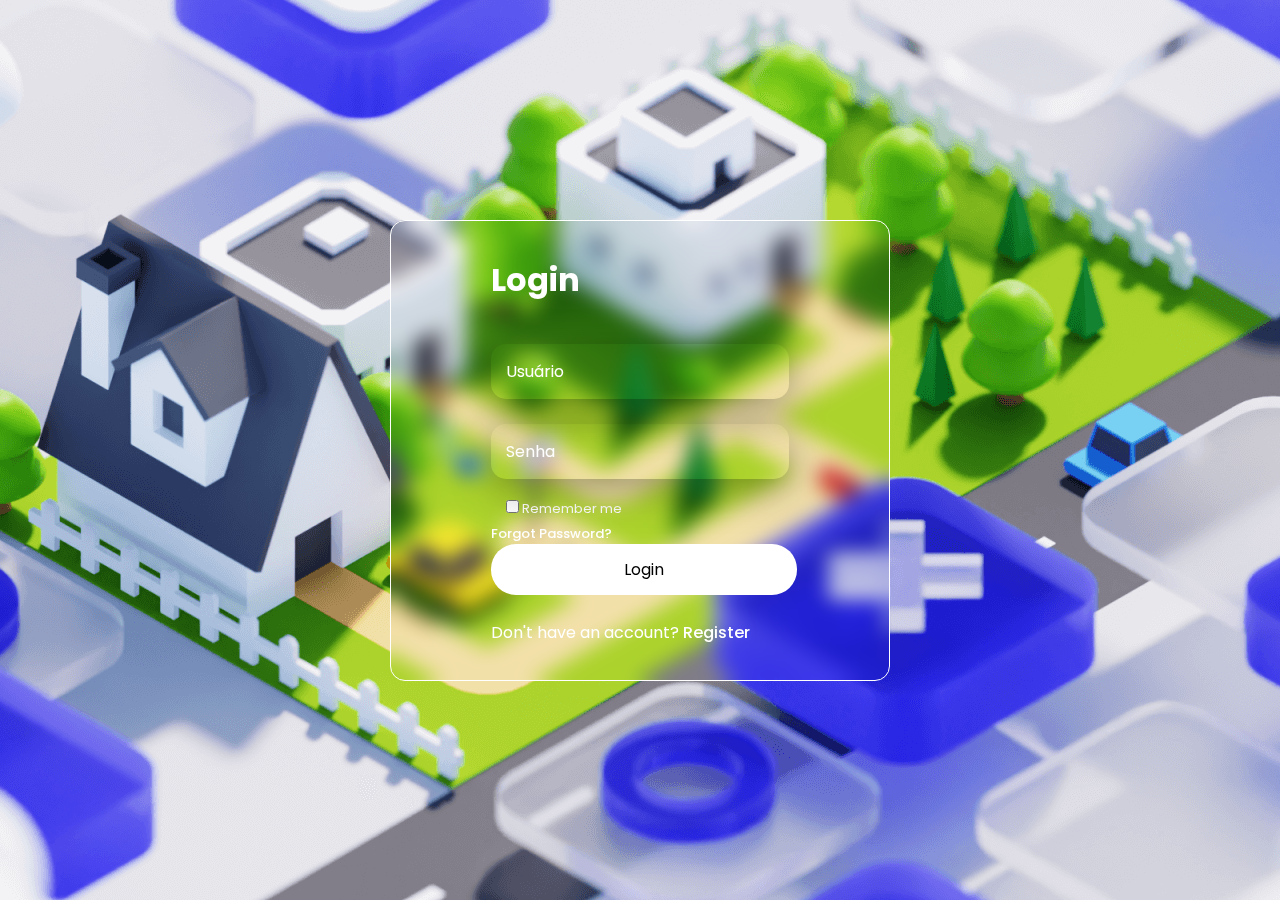
==== index.html @ 21156f63 "login_glassmorphism" ====
<!DOCTYPE html>
<html lang="pt-br">

<head>
  <meta charset="UTF-8">
  <meta name="viewport" content="width=device-width, initial-scale=1.0">
  <link rel="stylesheet" href="/css/style.css">
  <title>Login</title>
</head>

<body>
  <div class="container">
    <h1>Login</h1>
    <div class="textfield">
      <label for="usuario"></label>
      <input type="text" name="usuario" placeholder="Usuário">
    </div>
    <div class="textfield">
      <label for="senha"></label>
      <input type="password" name="senha" placeholder="Senha">
    </div>

    <div class="login__check-box">
      <input type="checkbox" class="login__check-input" id="user-check">
      <label for="user-check" class="login__check-label">Remember me</label>
    </div>
    <div class="login__forgot">
      <a href="#" class="login__forgot">Forgot Password?</a>
    </div>

    <div class="btn-login">
      <button>Login</buttom>
    </div>
    <br>
    <span>Don't have an account? <a href="#">Register</a></span>

  </div>

</body>

</html>
---- css/style.css ----
@import url("https://fonts.googleapis.com/css2?family=Poppins:wght@400;500;600&display=swap");

* {
  margin: 0px;
  padding: 0px;
  box-sizing: border-box;
  font-family: "Poppins", sans-serif;
}

:root {
  ---white-color: hsl(0, 0%, 100%);
  --black-color: hsl(0, 0%, 0%);
}

body {
  background-image: url(/assets/bg-login.png);
  display: block;
  width: 100%;
  min-height: 100vh;
  background-position: center;
  background-repeat: no-repeat;
  display: flex;
  align-items: center;
  justify-content: center;
}

.container {
  width: 100%;
  max-width: 500px;
  background-color: transparent;
  backdrop-filter: blur(10px);
  border: solid #fff;
  border-width: 0.2px;
  border-radius: 15px;
  padding: 35px 100px;
}

h1 {
  color: #fff;
  align-items: center;
  padding-bottom: 15px;
}

.textfield {
  display: flex;
  flex-direction: column;
  align-items: flex-start;
  justify-content: center;
  margin: 15px 0px;
}

.textfield > input {
  width: 100%;
  border: none;
  border-radius: 15px;
  padding: 15px;
  background: transparent;
  backdrop-filter: blur(10px);
  color: #fff;
  font-size: 12pt;
  box-shadow: 0px 10px 40px #00000056;
  outline: none;
  box-sizing: border-box;
}

.textfield > label {
  color: #f0ffffde;
  margin-bottom: 10px;
  color: brown;
}

.textfield > input::placeholder {
  color: #fff;
}

.login__check-box {
  align-items: left;
  color: var(---white-color);
  font-size: 0.813rem;
  padding: 5px 15px;
}

button {
  background-color: hsl(0, 0%, 100%);
  backdrop-filter: blur(10px);
  border-radius: 25px;
  justify-content: center;
  border: solid transparent;
  font-size: 12pt;
  color: hsl(0, 0%, 0%);
  padding: 10px 130px;
}

span {
  color: hsl(0, 0%, 100%);
}

a {
  text-decoration: none;
  color: hsl(0, 0%, 100%);
  font-weight: 500;
}

.login__forgot {
  color: var(---white-color);
  font-size: 0.813rem;
}
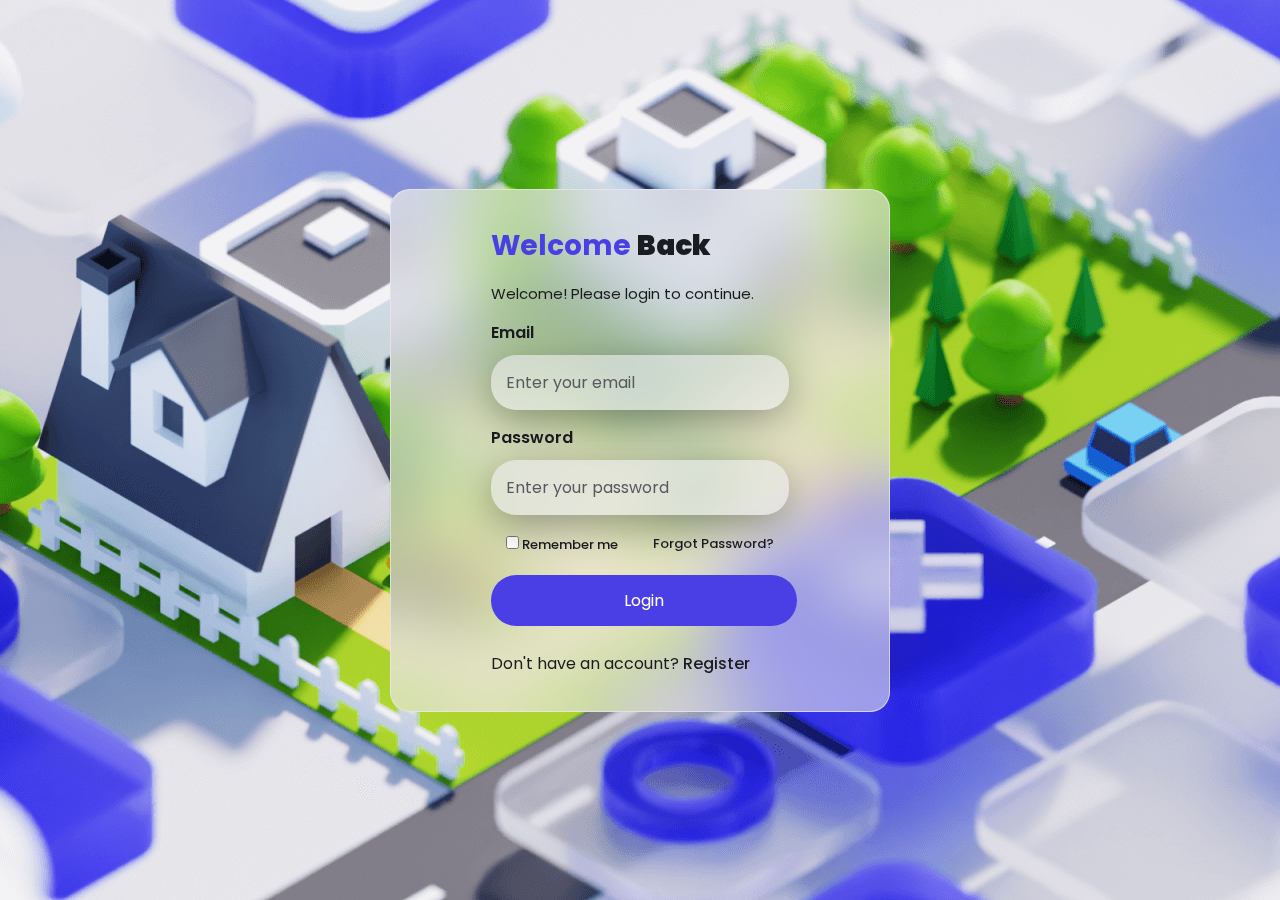
==== commit 7c47b6bc: "Finalizei a estilização dos elementos" ====
--- a/index.html
+++ b/index.html
@@ -10,22 +10,25 @@
 
 <body>
   <div class="container">
-    <h1>Login</h1>
+    <h1>Welcome <strong>Back</strong></h1>
+    <p>Welcome! Please login to continue.</p>
     <div class="textfield">
-      <label for="usuario"></label>
-      <input type="text" name="usuario" placeholder="Usuário">
+      <label for="input-email">Email</label>
+      <input type="email" name="email" placeholder="Enter your email">
     </div>
     <div class="textfield">
-      <label for="senha"></label>
-      <input type="password" name="senha" placeholder="Senha">
+      <label for="senha">Password</label>
+      <input type="password" name="senha" placeholder="Enter your password">
     </div>
 
-    <div class="login__check-box">
-      <input type="checkbox" class="login__check-input" id="user-check">
-      <label for="user-check" class="login__check-label">Remember me</label>
-    </div>
-    <div class="login__forgot">
-      <a href="#" class="login__forgot">Forgot Password?</a>
+    <div class="login_forgot_check-box">
+      <div class="login__check-box">
+        <input type="checkbox" class="login__check-input" id="user-check">
+        <label for="user-check" class="login__check-label">Remember me</label>
+      </div>
+      <div class="login__forgot">
+        <a class="forgot" href="#" class="login__forgot">Forgot Password?</a>
+      </div>
     </div>
 
     <div class="btn-login">
--- a/css/style.css
+++ b/css/style.css
@@ -8,8 +8,9 @@
 }
 
 :root {
-  ---white-color: hsl(0, 0%, 100%);
+  ---second-color: hsl(244, 12%, 12%);
   --black-color: hsl(0, 0%, 0%);
+  --principal-color: #4a3fe4;
 }
 
 body {
@@ -25,20 +26,35 @@
 }
 
 .container {
+  display: block;
   width: 100%;
   max-width: 500px;
-  background-color: transparent;
-  backdrop-filter: blur(10px);
-  border: solid #fff;
+  /* background-color: transparent; */
+  background-color: hsla(244, 16%, 92%, 0.6);
+  backdrop-filter: blur(30px);
+  /* border: solid #fff; */
+  border: 2px solid hsla(244, 16%, 92%, 0.75);
   border-width: 0.2px;
-  border-radius: 15px;
+  border-radius: 20px;
   padding: 35px 100px;
 }
 
 h1 {
-  color: #fff;
+  color: #4a3fe4;
+  font-size: 28px;
+  padding-bottom: 15px;
   align-items: center;
-  padding-bottom: 15px;
+}
+
+strong {
+  color: hsl(244, 12%, 12%);
+  font-family: Poppins, sans-serif;
+  letter-spacing: normal;
+}
+
+p {
+  color: hsl(244, 12%, 12%);
+  font-size: 15px;
 }
 
 .textfield {
@@ -52,11 +68,11 @@
 .textfield > input {
   width: 100%;
   border: none;
-  border-radius: 15px;
+  border-radius: 25px;
   padding: 15px;
   background: transparent;
   backdrop-filter: blur(10px);
-  color: #fff;
+  color: #59585f;
   font-size: 12pt;
   box-shadow: 0px 10px 40px #00000056;
   outline: none;
@@ -64,44 +80,56 @@
 }
 
 .textfield > label {
-  color: #f0ffffde;
+  color: #1b1b22;
   margin-bottom: 10px;
-  color: brown;
+  font-weight: 600;
+  font-size: 16px;
 }
 
 .textfield > input::placeholder {
-  color: #fff;
+  color: #59585f;
+}
+
+.login_forgot_check-box {
+  display: flex;
+  justify-content: space-between;
+  padding-bottom: 15px;
 }
 
 .login__check-box {
-  align-items: left;
-  color: var(---white-color);
-  font-size: 0.813rem;
+  font-size: 13px;
   padding: 5px 15px;
+  color: hsl(244, 12%, 12%);
+  font-weight: 500;
+}
+
+.forgot {
+  font-size: 13px;
+  padding: 5px 15px;
+  color: hsl(244, 12%, 12%);
 }
 
 button {
-  background-color: hsl(0, 0%, 100%);
+  background-color: #4a3fe4;
+  color: #fff;
   backdrop-filter: blur(10px);
   border-radius: 25px;
   justify-content: center;
   border: solid transparent;
   font-size: 12pt;
-  color: hsl(0, 0%, 0%);
   padding: 10px 130px;
 }
 
 span {
-  color: hsl(0, 0%, 100%);
+  color: hsl(244, 12%, 12%);
 }
 
 a {
   text-decoration: none;
-  color: hsl(0, 0%, 100%);
+  color: hsl(244, 12%, 12%);
   font-weight: 500;
 }
 
-.login__forgot {
-  color: var(---white-color);
-  font-size: 0.813rem;
+.textfield > input:hover {
+  border: #4a3fe4 solid 2px;
 }
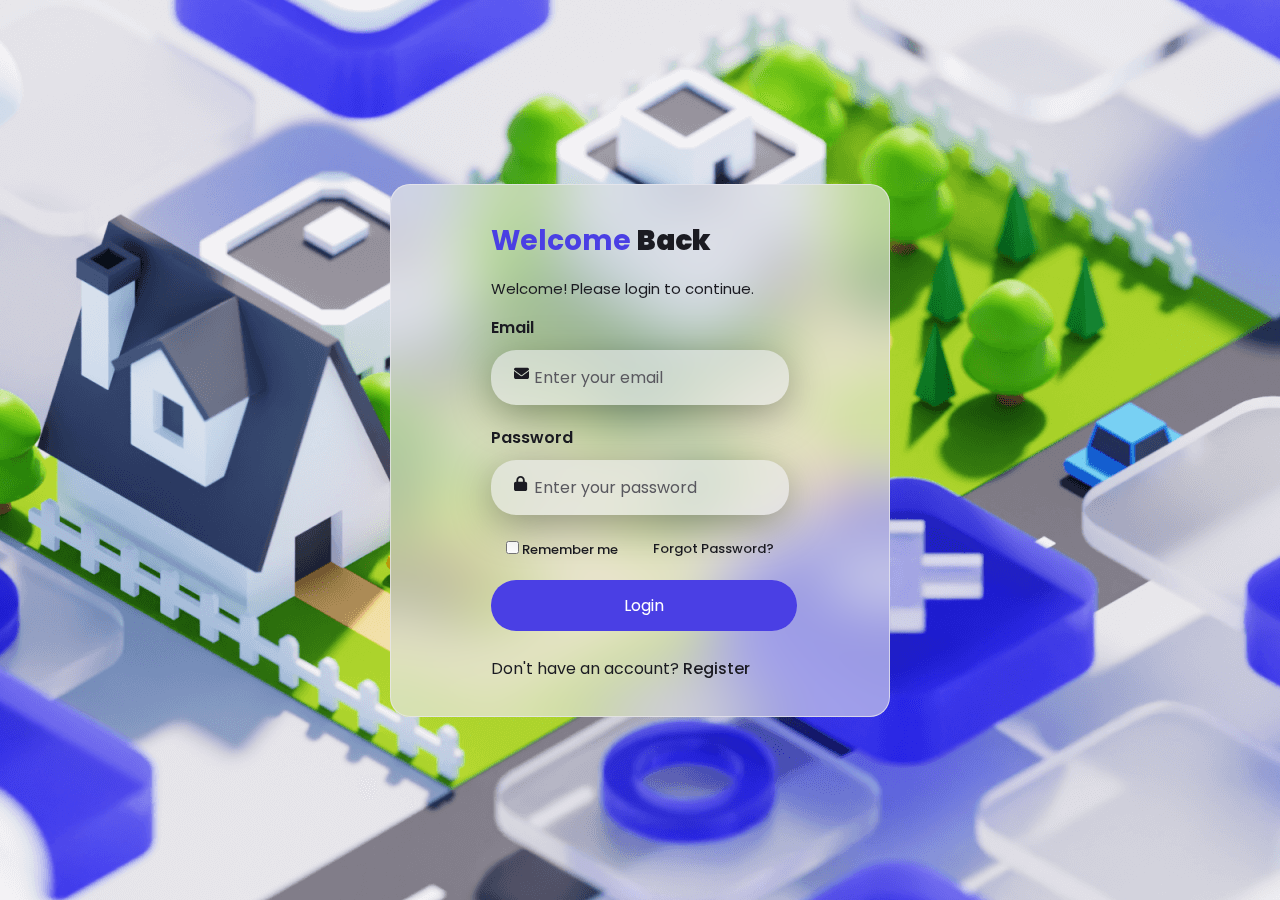
==== commit bddb24da: "Criei uma página de cadastro" ====
--- a/index.html
+++ b/index.html
@@ -4,6 +4,7 @@
 <head>
   <meta charset="UTF-8">
   <meta name="viewport" content="width=device-width, initial-scale=1.0">
+  <link rel="stylesheet" href="https://cdnjs.cloudflare.com/ajax/libs/font-awesome/6.5.2/css/all.min.css">
   <link rel="stylesheet" href="/css/style.css">
   <title>Login</title>
 </head>
@@ -15,10 +16,13 @@
     <div class="textfield">
       <label for="input-email">Email</label>
       <input type="email" name="email" placeholder="Enter your email">
+      <i class="fa-regular fa-envelope"></i>
     </div>
+
     <div class="textfield">
       <label for="senha">Password</label>
-      <input type="password" name="senha" placeholder="Enter your password">
+      <input type="password" id="senha" placeholder="Enter your password">
+      <i class="fa-solid fa-lock" id="icone-senha" onclick="mostrarSenha()"></i>
     </div>
 
     <div class="login_forgot_check-box">
@@ -35,10 +39,10 @@
       <button>Login</buttom>
     </div>
     <br>
-    <span>Don't have an account? <a href="#">Register</a></span>
+    <span>Don't have an account? <a href="/cadastro.html">Register</a></span>
 
   </div>
-
+  <script src="script.js"></script>
 </body>
 
 </html>--- a/css/style.css
+++ b/css/style.css
@@ -40,7 +40,7 @@
 }
 
 h1 {
-  color: #4a3fe4;
+  color: var(--principal-color);
   font-size: 28px;
   padding-bottom: 15px;
   align-items: center;
@@ -63,9 +63,12 @@
   align-items: flex-start;
   justify-content: center;
   margin: 15px 0px;
+  position: relative;
+  margin-bottom: 20px;
 }
 
 .textfield > input {
+  display: flex;
   width: 100%;
   border: none;
   border-radius: 25px;
@@ -77,6 +80,7 @@
   box-shadow: 0px 10px 40px #00000056;
   outline: none;
   box-sizing: border-box;
+  padding-left: 43px; /* Espaço à esquerda para o ícone */
 }
 
 .textfield > label {
@@ -133,3 +137,24 @@
 .textfield > input:hover {
   border: #4a3fe4 solid 2px;
 }
+
+button:hover {
+  background-color: #3e35d1; /* tom mais escuro do roxo */
+  cursor: pointer;
+}
+
+.textfield > input:focus {
+  border: #4a3fe4 solid 2px;
+  box-shadow: 0px 0px 10px rgba(74, 63, 228, 0.5);
+}
+
+.textfield i {
+  color: hsl(244, 12%, 12%);
+  font-weight: 600;
+  font-size: 15px;
+  position: absolute;
+  left: 15px; /* Ajuste a posição do ícone à esquerda do input */
+  top: 65%; /* Ajuste ligeiro para o ícone descer um pouco */
+  transform: translateY(-50%); /* Mantém a centralização do ícone */
+  margin: 0px 8px;
+}
